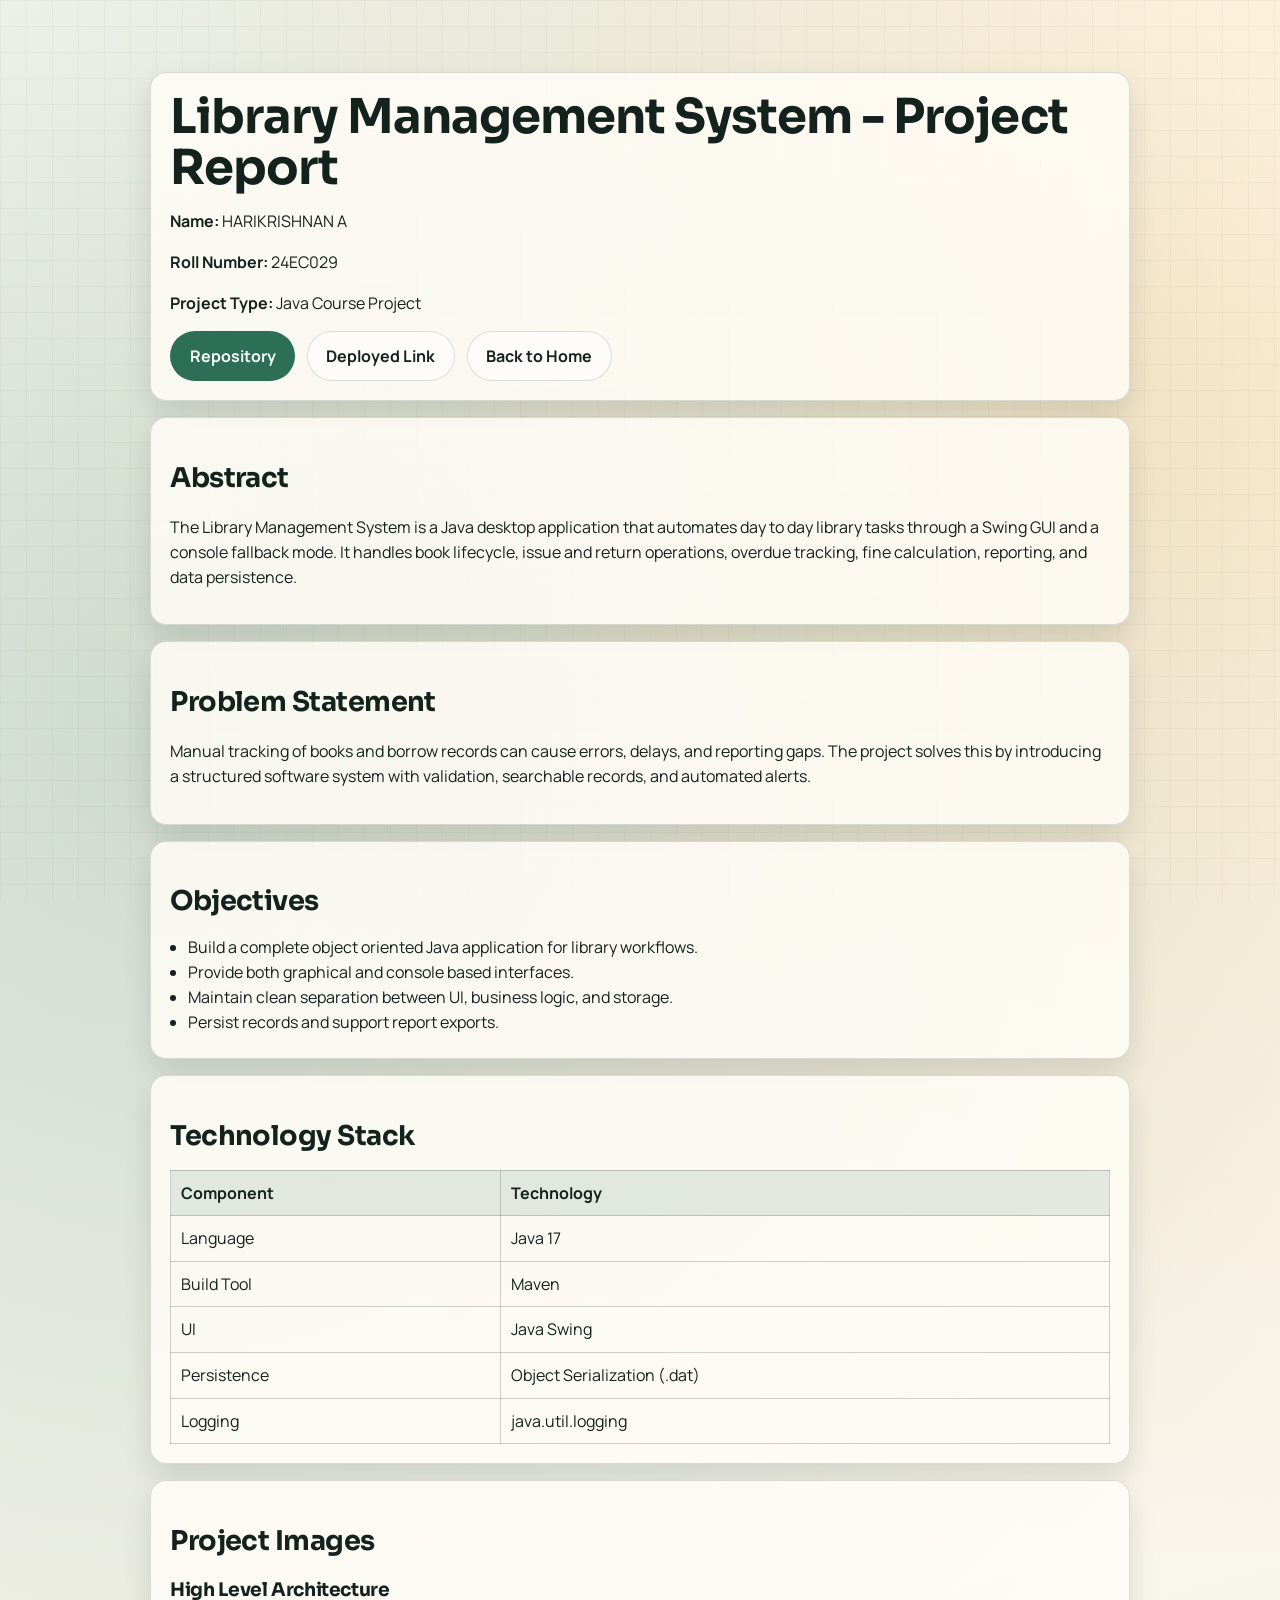
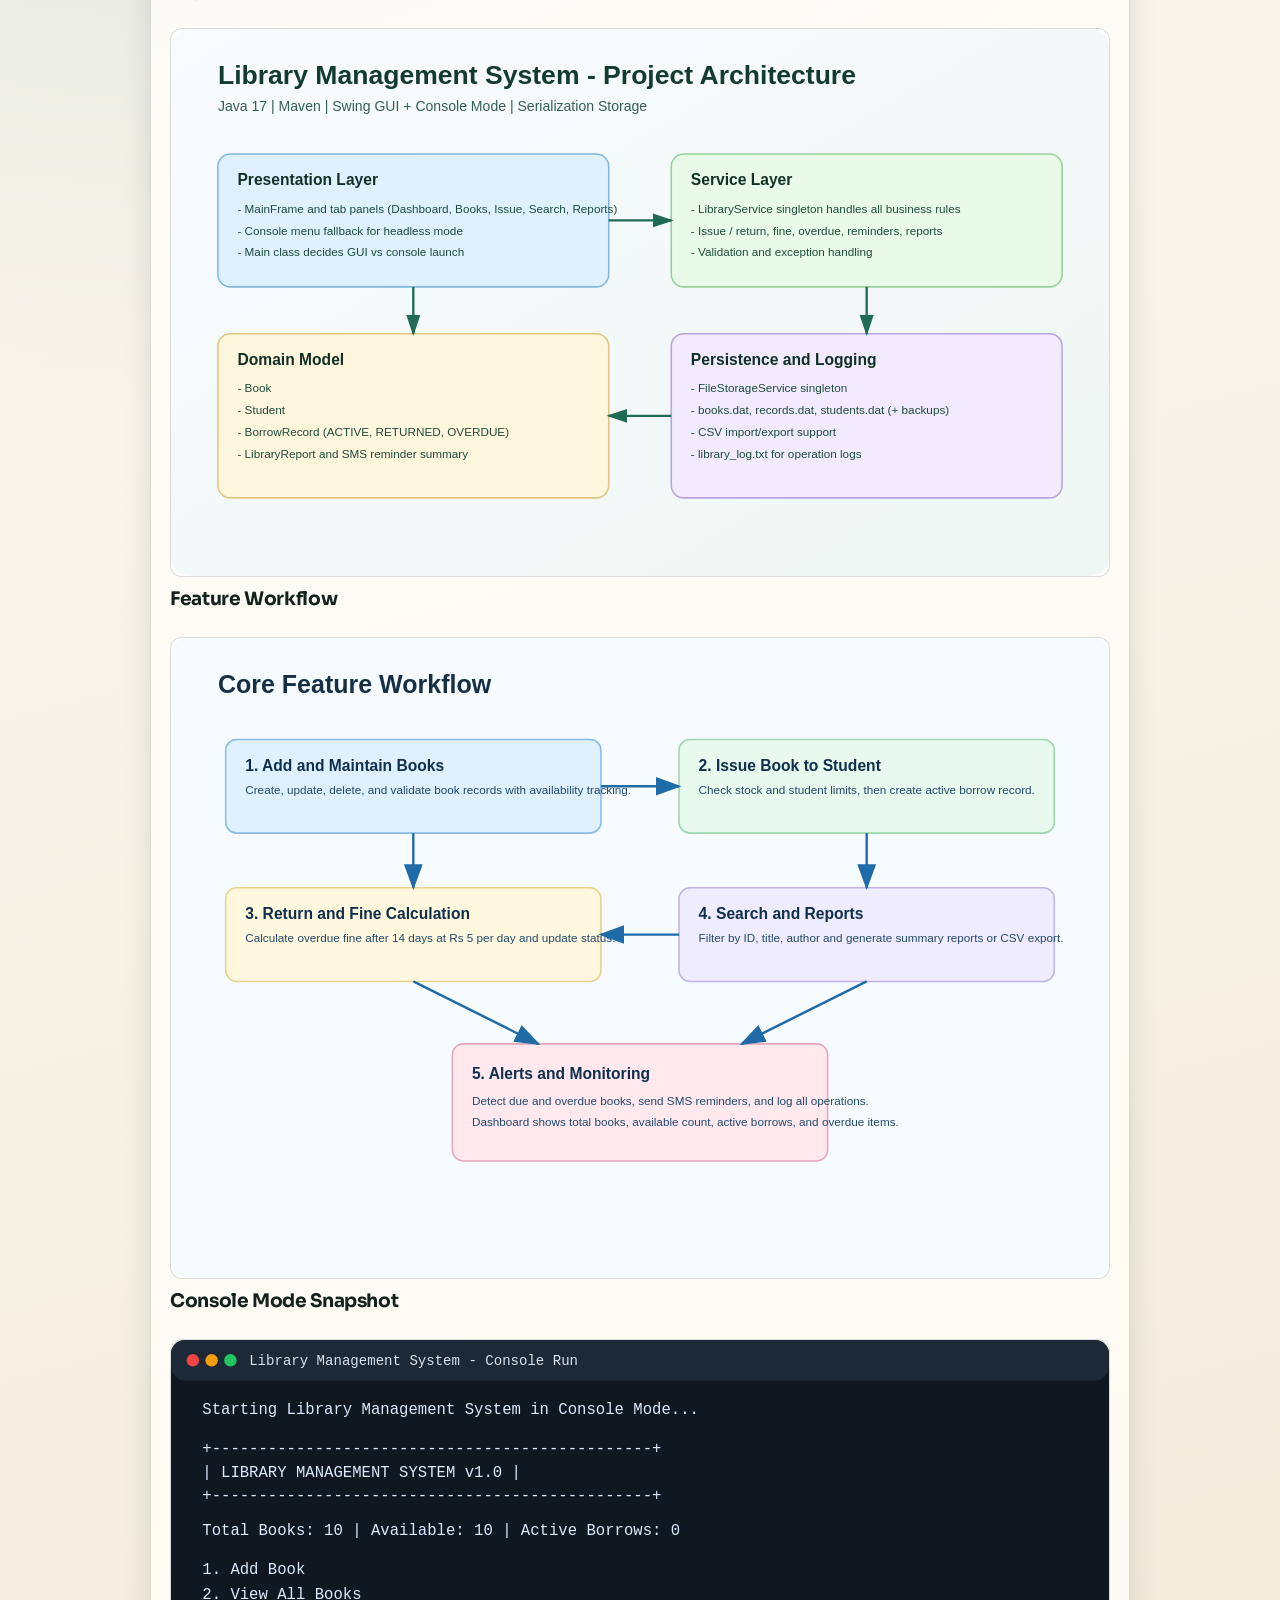
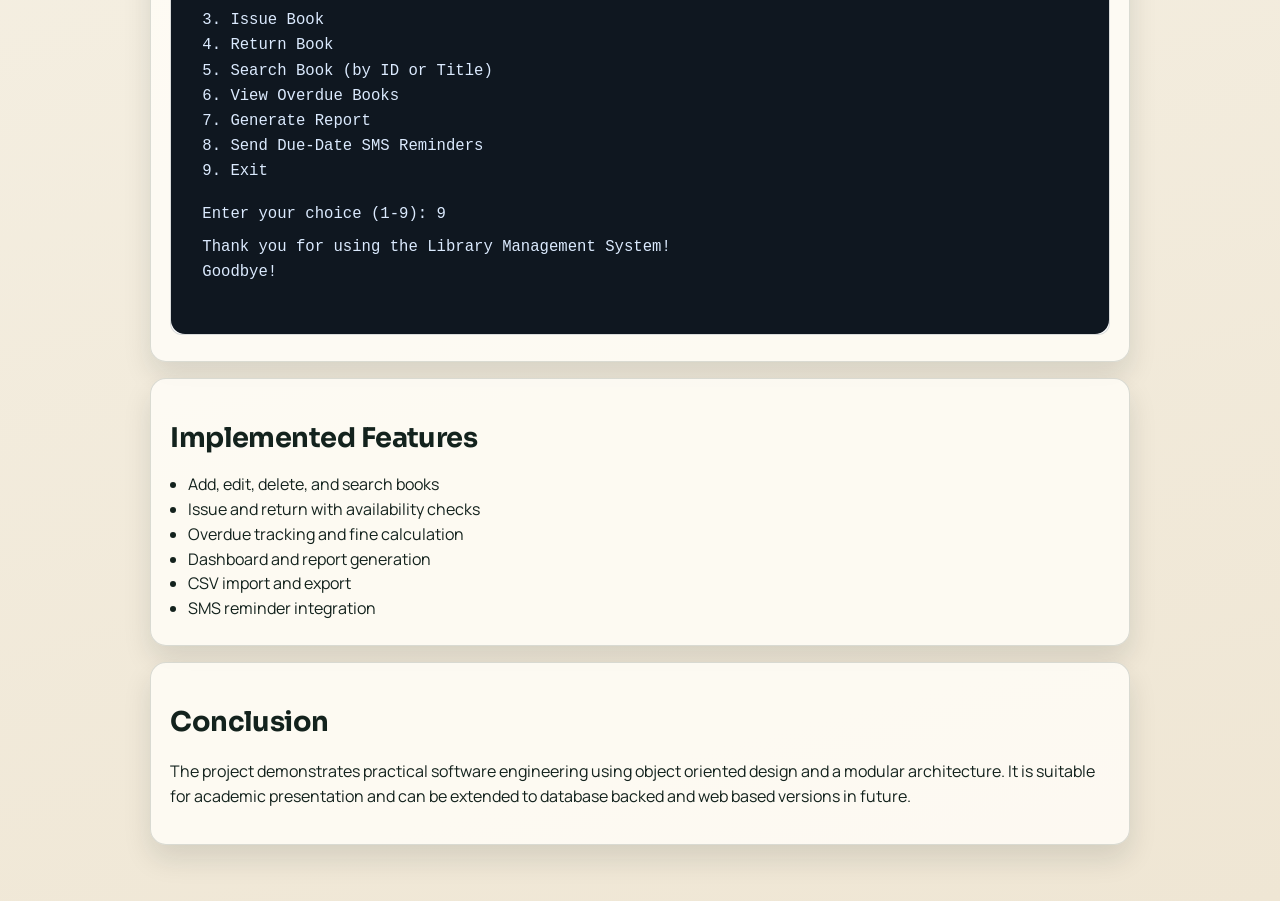
==== docs/project-report.html @ 398fa27c "Add project report with images and links" ====
<!doctype html>
<html lang="en">
<head>
  <meta charset="UTF-8">
  <meta name="viewport" content="width=device-width, initial-scale=1.0">
  <title>Project Report - Library Management System</title>
  <meta name="description" content="Project report for Library Management System by Harikrishnan A.">
  <link rel="preconnect" href="https://fonts.googleapis.com">
  <link rel="preconnect" href="https://fonts.gstatic.com" crossorigin>
  <link href="https://fonts.googleapis.com/css2?family=Manrope:wght@400;600;700;800&family=Sora:wght@500;700&display=swap" rel="stylesheet">
  <link rel="stylesheet" href="styles.css">
  <style>
    .report-page {
      width: min(980px, 92vw);
      margin: 0 auto;
      padding: 3.5rem 0 2.5rem;
    }

    .report-page h1,
    .report-page h2,
    .report-page h3 {
      font-family: "Sora", "Trebuchet MS", sans-serif;
      margin: 0 0 0.8rem;
    }

    .report-page h1 {
      font-size: clamp(2rem, 4.8vw, 3rem);
    }

    .report-page h2 {
      font-size: clamp(1.25rem, 2.8vw, 1.7rem);
      margin-top: 1.2rem;
    }

    .report-card {
      background: rgba(255, 253, 247, 0.84);
      border: 1px solid rgba(19, 34, 29, 0.15);
      border-radius: 16px;
      box-shadow: 0 14px 28px rgba(19, 34, 29, 0.12);
      padding: 1.2rem;
      margin: 1rem 0;
    }

    .report-page table {
      width: 100%;
      border-collapse: collapse;
      margin-top: 0.6rem;
    }

    .report-page th,
    .report-page td {
      border: 1px solid rgba(19, 34, 29, 0.2);
      padding: 0.62rem;
      text-align: left;
    }

    .report-page th {
      background: rgba(45, 111, 86, 0.12);
    }

    .report-page ul {
      padding-left: 1.1rem;
      margin: 0.4rem 0 0.3rem;
    }

    .report-page img {
      width: 100%;
      border-radius: 12px;
      border: 1px solid rgba(19, 34, 29, 0.16);
      background: #fff;
      margin-top: 0.7rem;
    }

    .top-actions {
      display: flex;
      gap: 0.75rem;
      flex-wrap: wrap;
      margin-top: 1rem;
    }
  </style>
</head>
<body>
  <div class="backdrop" aria-hidden="true"></div>

  <main class="report-page">
    <section class="report-card reveal visible">
      <h1>Library Management System - Project Report</h1>
      <p><strong>Name:</strong> HARIKRISHNAN A</p>
      <p><strong>Roll Number:</strong> 24EC029</p>
      <p><strong>Project Type:</strong> Java Course Project</p>
      <div class="top-actions">
        <a class="btn primary" href="https://github.com/Harikrishnan120A/library-management-system" target="_blank" rel="noreferrer">Repository</a>
        <a class="btn ghost" href="https://harikrishnan120a.github.io/library-management-system/" target="_blank" rel="noreferrer">Deployed Link</a>
        <a class="btn ghost" href="index.html">Back to Home</a>
      </div>
    </section>

    <section class="report-card reveal visible">
      <h2>Abstract</h2>
      <p>The Library Management System is a Java desktop application that automates day to day library tasks through a Swing GUI and a console fallback mode. It handles book lifecycle, issue and return operations, overdue tracking, fine calculation, reporting, and data persistence.</p>
    </section>

    <section class="report-card reveal visible">
      <h2>Problem Statement</h2>
      <p>Manual tracking of books and borrow records can cause errors, delays, and reporting gaps. The project solves this by introducing a structured software system with validation, searchable records, and automated alerts.</p>
    </section>

    <section class="report-card reveal visible">
      <h2>Objectives</h2>
      <ul>
        <li>Build a complete object oriented Java application for library workflows.</li>
        <li>Provide both graphical and console based interfaces.</li>
        <li>Maintain clean separation between UI, business logic, and storage.</li>
        <li>Persist records and support report exports.</li>
      </ul>
    </section>

    <section class="report-card reveal visible">
      <h2>Technology Stack</h2>
      <table>
        <thead>
          <tr>
            <th>Component</th>
            <th>Technology</th>
          </tr>
        </thead>
        <tbody>
          <tr>
            <td>Language</td>
            <td>Java 17</td>
          </tr>
          <tr>
            <td>Build Tool</td>
            <td>Maven</td>
          </tr>
          <tr>
            <td>UI</td>
            <td>Java Swing</td>
          </tr>
          <tr>
            <td>Persistence</td>
            <td>Object Serialization (.dat)</td>
          </tr>
          <tr>
            <td>Logging</td>
            <td>java.util.logging</td>
          </tr>
        </tbody>
      </table>
    </section>

    <section class="report-card reveal visible">
      <h2>Project Images</h2>
      <h3>High Level Architecture</h3>
      <img src="images/project-architecture.svg" alt="Library Management System architecture diagram">
      <h3>Feature Workflow</h3>
      <img src="images/feature-workflow.svg" alt="Feature workflow diagram showing issue return report flow">
      <h3>Console Mode Snapshot</h3>
      <img src="images/console-output.svg" alt="Console mode sample output">
    </section>

    <section class="report-card reveal visible">
      <h2>Implemented Features</h2>
      <ul>
        <li>Add, edit, delete, and search books</li>
        <li>Issue and return with availability checks</li>
        <li>Overdue tracking and fine calculation</li>
        <li>Dashboard and report generation</li>
        <li>CSV import and export</li>
        <li>SMS reminder integration</li>
      </ul>
    </section>

    <section class="report-card reveal visible">
      <h2>Conclusion</h2>
      <p>The project demonstrates practical software engineering using object oriented design and a modular architecture. It is suitable for academic presentation and can be extended to database backed and web based versions in future.</p>
    </section>
  </main>
</body>
</html>
---- docs/styles.css ----
:root {
  --paper: #f7f3e8;
  --ink: #13221d;
  --leaf: #2d6f56;
  --leaf-deep: #1d4f3d;
  --gold: #f0b24f;
  --card: rgba(255, 253, 247, 0.8);
  --border: rgba(19, 34, 29, 0.15);
  --shadow: 0 16px 32px rgba(19, 34, 29, 0.12);
}

* {
  box-sizing: border-box;
}

html,
body {
  margin: 0;
  padding: 0;
}

body {
  min-height: 100vh;
  font-family: "Manrope", "Segoe UI", sans-serif;
  color: var(--ink);
  background:
    radial-gradient(circle at 12% 18%, rgba(45, 111, 86, 0.22), transparent 36%),
    radial-gradient(circle at 88% 10%, rgba(240, 178, 79, 0.25), transparent 30%),
    linear-gradient(165deg, #fffdf8 0%, var(--paper) 55%, #efe6d4 100%);
  line-height: 1.55;
}

.backdrop {
  position: fixed;
  inset: 0;
  background-image:
    linear-gradient(90deg, rgba(19, 34, 29, 0.03) 1px, transparent 1px),
    linear-gradient(180deg, rgba(19, 34, 29, 0.03) 1px, transparent 1px);
  background-size: 26px 26px;
  pointer-events: none;
  z-index: -1;
}

main,
header,
footer {
  width: min(980px, 92vw);
  margin: 0 auto;
}

.hero {
  padding: 5.5rem 0 2.2rem;
}

.eyebrow {
  display: inline-block;
  margin: 0;
  padding: 0.35rem 0.8rem;
  background: rgba(19, 34, 29, 0.08);
  border: 1px solid rgba(19, 34, 29, 0.12);
  border-radius: 999px;
  font-size: 0.8rem;
  font-weight: 700;
  letter-spacing: 0.08em;
  text-transform: uppercase;
}

h1,
h2,
h3 {
  font-family: "Sora", "Trebuchet MS", sans-serif;
  letter-spacing: -0.02em;
  margin: 0;
}

h1 {
  margin-top: 1rem;
  font-size: clamp(2.2rem, 5vw, 4.1rem);
  line-height: 1.05;
}

.subtitle {
  max-width: 60ch;
  margin-top: 1rem;
  font-size: 1.08rem;
}

.hero-actions {
  margin-top: 1.5rem;
  display: flex;
  gap: 0.8rem;
  flex-wrap: wrap;
}

.btn {
  display: inline-flex;
  align-items: center;
  justify-content: center;
  border-radius: 999px;
  padding: 0.72rem 1.15rem;
  font-weight: 700;
  text-decoration: none;
  border: 1px solid transparent;
  transition: transform 0.2s ease, box-shadow 0.2s ease, background 0.2s ease;
}

.btn:hover {
  transform: translateY(-2px);
  box-shadow: var(--shadow);
}

.btn.primary {
  background: var(--leaf);
  color: #f7fff6;
}

.btn.primary:hover {
  background: var(--leaf-deep);
}

.btn.ghost {
  border-color: var(--border);
  color: var(--ink);
  background: rgba(255, 255, 255, 0.58);
}

.note {
  margin-top: 1rem;
  font-size: 0.95rem;
  opacity: 0.86;
}

.panel {
  background: var(--card);
  border: 1px solid var(--border);
  border-radius: 18px;
  box-shadow: var(--shadow);
  padding: 1.4rem;
  margin: 1rem 0;
  backdrop-filter: blur(4px);
}

.panel h2 {
  margin-bottom: 0.85rem;
  font-size: clamp(1.35rem, 2.7vw, 1.85rem);
}

.chips {
  display: flex;
  flex-wrap: wrap;
  gap: 0.6rem;
}

.chips span {
  border: 1px solid rgba(45, 111, 86, 0.35);
  background: rgba(45, 111, 86, 0.08);
  border-radius: 999px;
  padding: 0.44rem 0.78rem;
  font-weight: 600;
}

.grid {
  display: grid;
  grid-template-columns: repeat(2, minmax(0, 1fr));
  gap: 1rem;
}

article {
  background: rgba(255, 255, 255, 0.62);
  border: 1px solid var(--border);
  border-radius: 14px;
  padding: 1rem;
}

article h3 {
  margin-bottom: 0.65rem;
  font-size: 1.08rem;
}

pre {
  margin: 0;
  overflow-x: auto;
  padding: 0.85rem;
  border-radius: 10px;
  background: #101914;
  color: #e9ffe6;
}

code {
  font-family: "Consolas", "Courier New", monospace;
  font-size: 0.9rem;
}

footer {
  padding: 1.8rem 0 2.7rem;
  text-align: center;
  opacity: 0.78;
}

.reveal {
  opacity: 0;
  transform: translateY(10px);
  transition: opacity 0.5s ease, transform 0.5s ease;
}

.reveal.visible {
  opacity: 1;
  transform: translateY(0);
}

@media (max-width: 780px) {
  .hero {
    padding-top: 4.2rem;
  }

  .grid {
    grid-template-columns: 1fr;
  }

  .panel {
    padding: 1.1rem;
  }
}
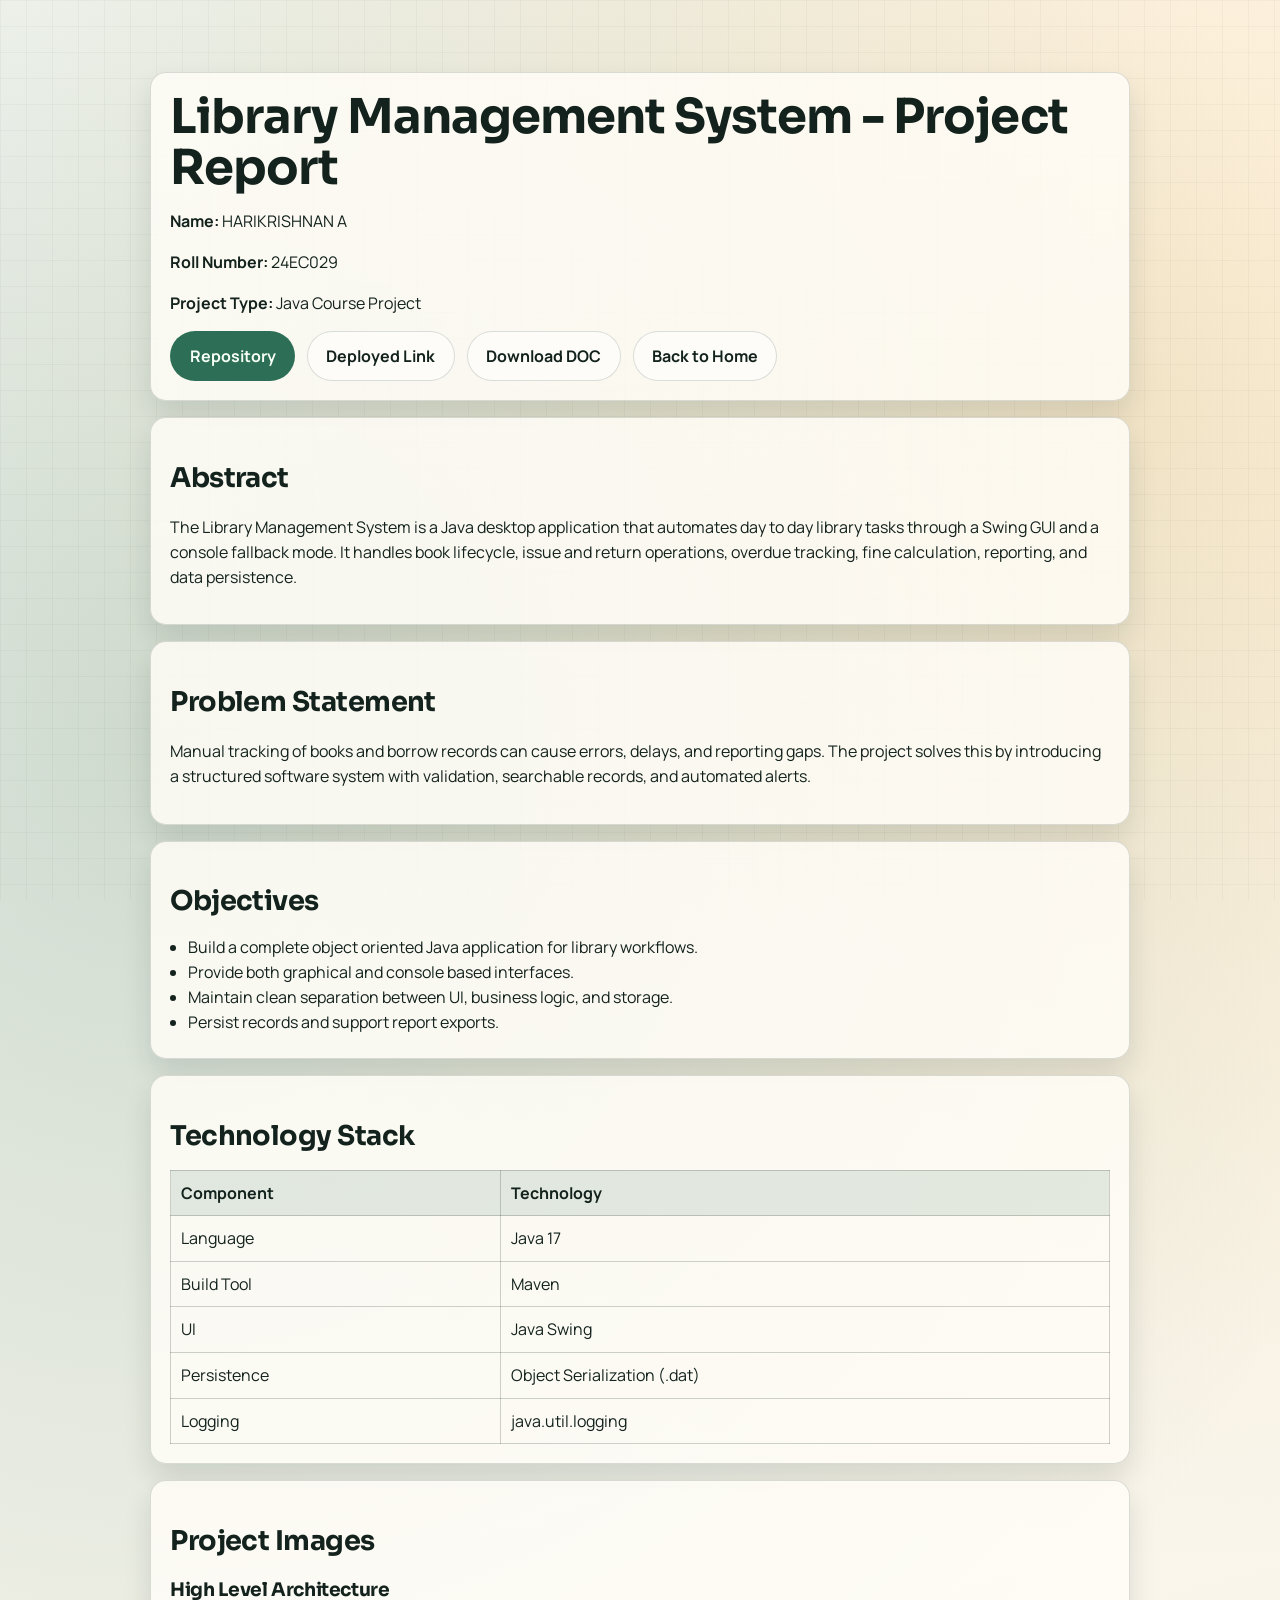
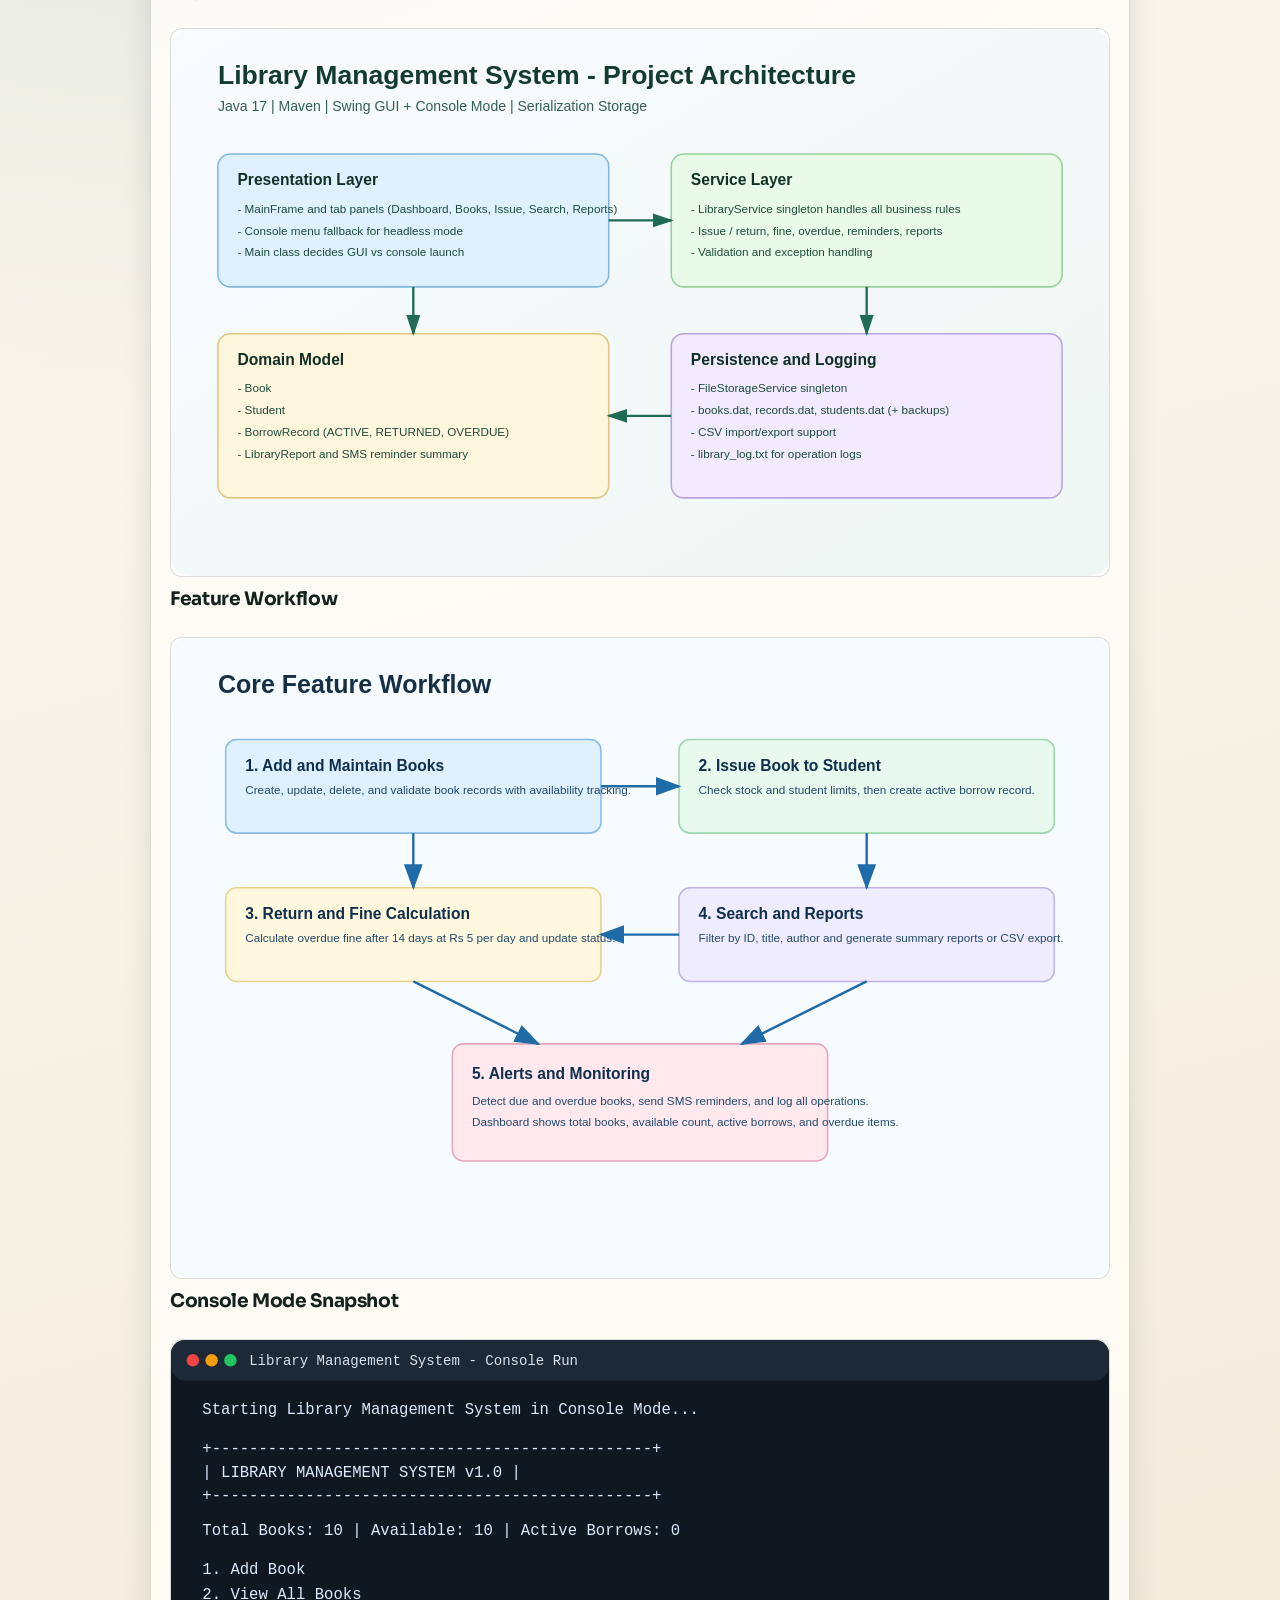
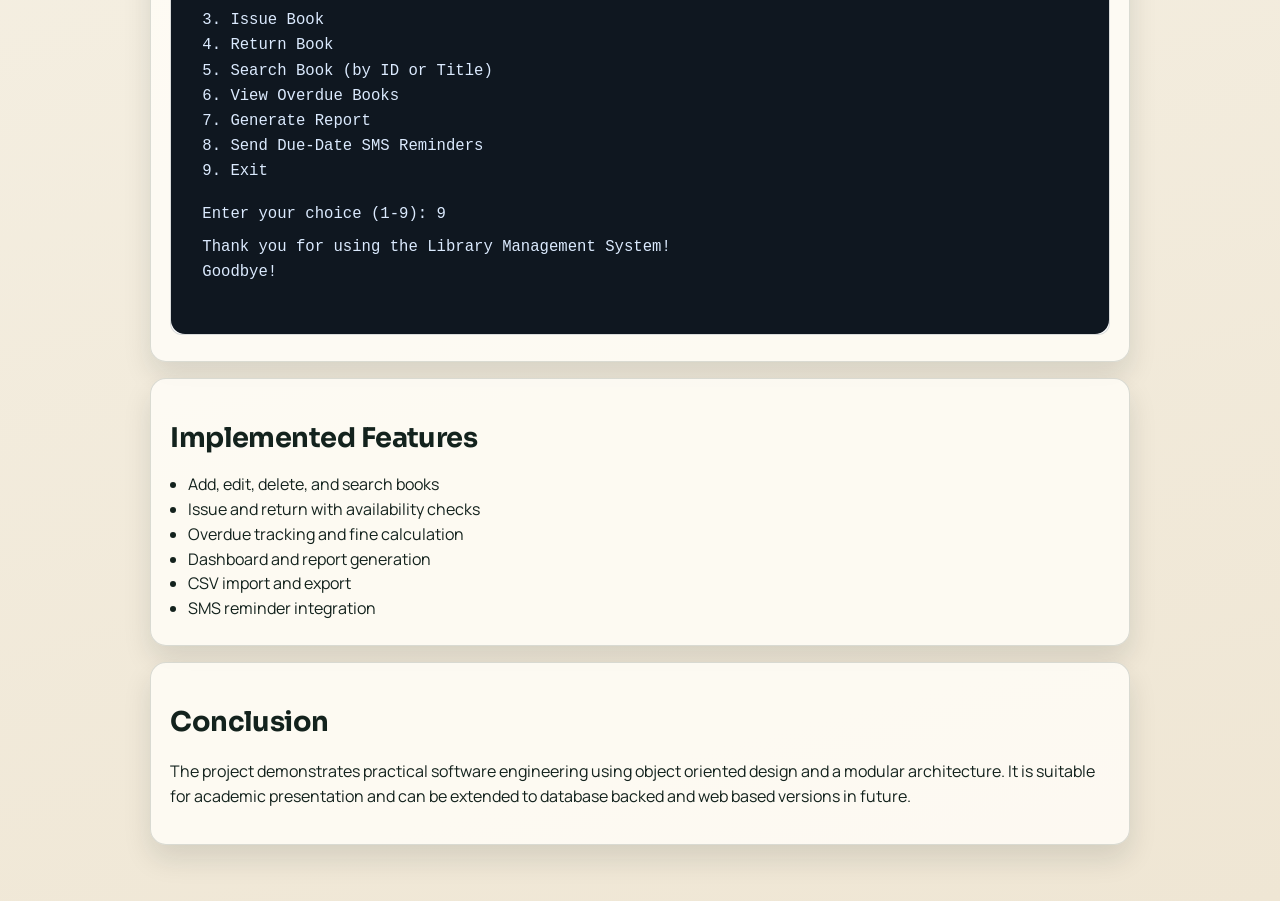
==== commit f1c187f4: "Add DOC format project report with image assets" ====
--- a/docs/project-report.html
+++ b/docs/project-report.html
@@ -91,6 +91,7 @@
       <div class="top-actions">
         <a class="btn primary" href="https://github.com/Harikrishnan120A/library-management-system" target="_blank" rel="noreferrer">Repository</a>
         <a class="btn ghost" href="https://harikrishnan120a.github.io/library-management-system/" target="_blank" rel="noreferrer">Deployed Link</a>
+        <a class="btn ghost" href="project-report.doc" download>Download DOC</a>
         <a class="btn ghost" href="index.html">Back to Home</a>
       </div>
     </section>
